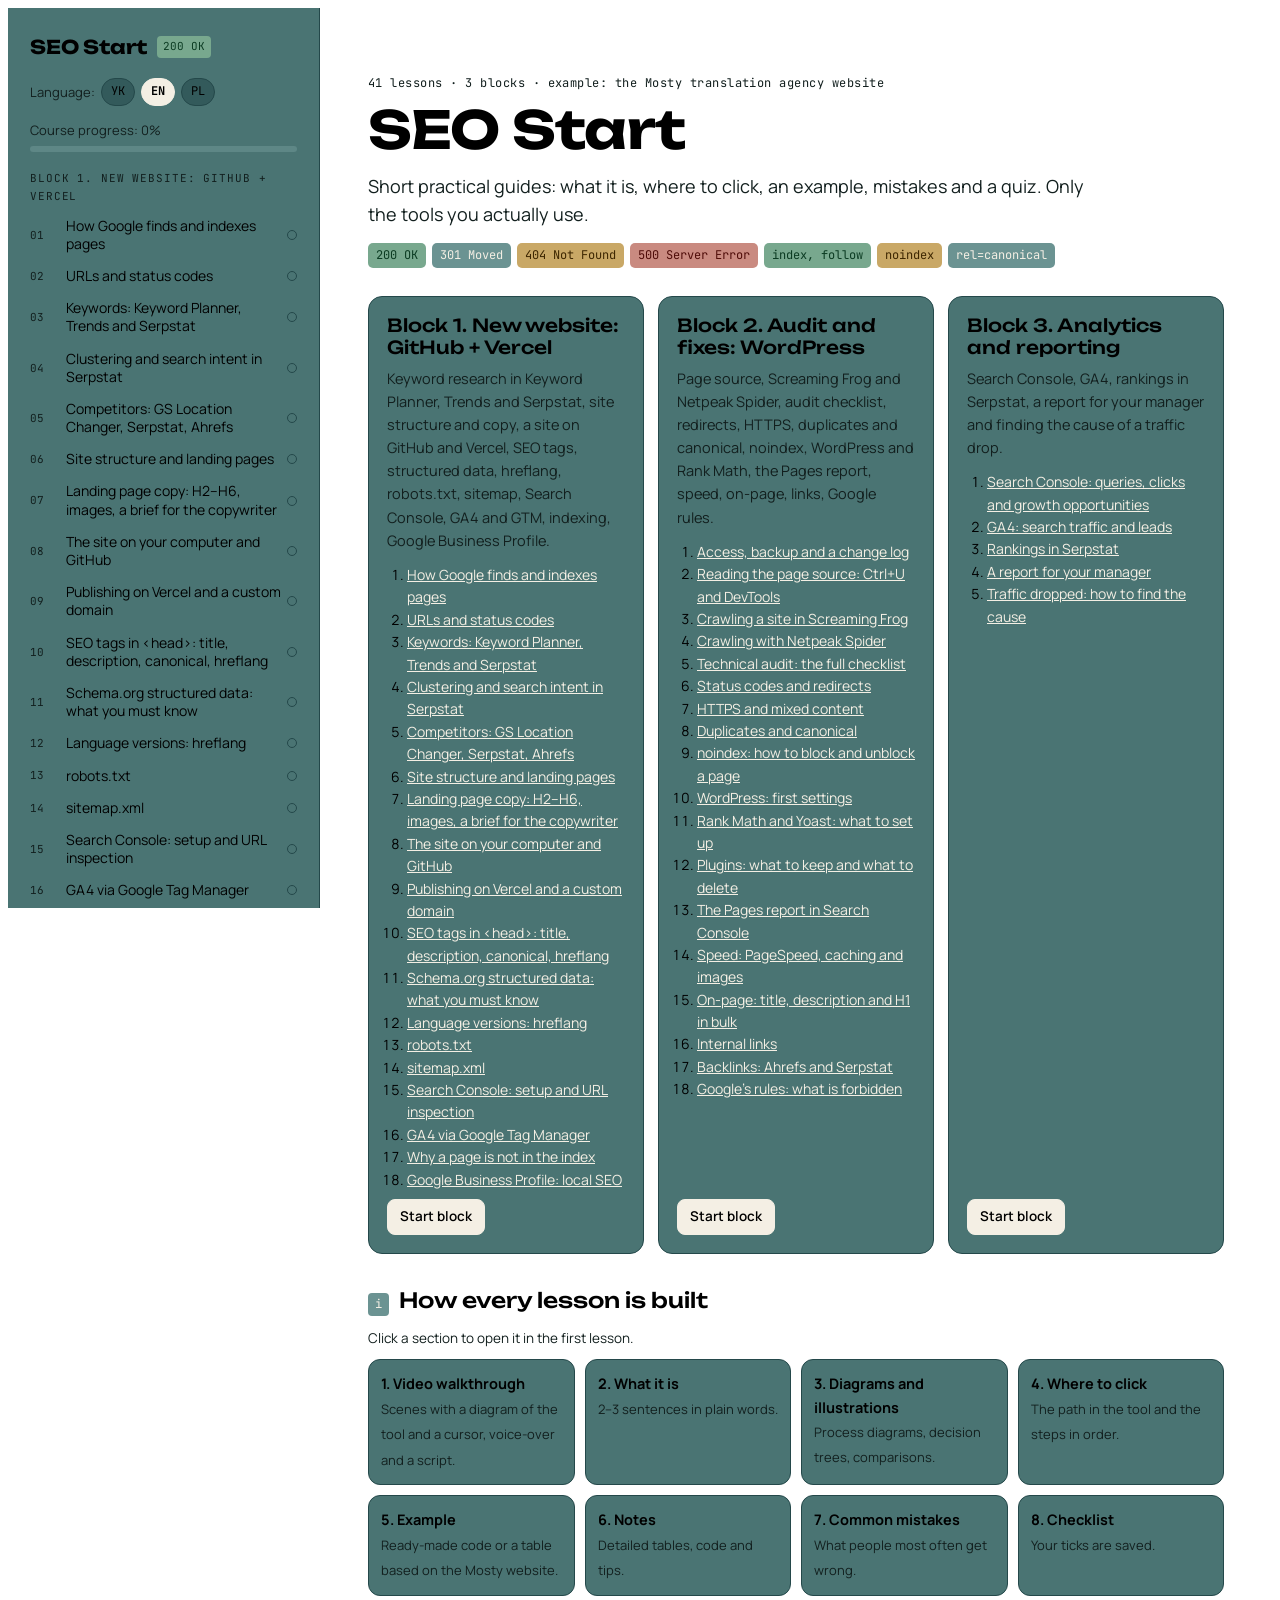
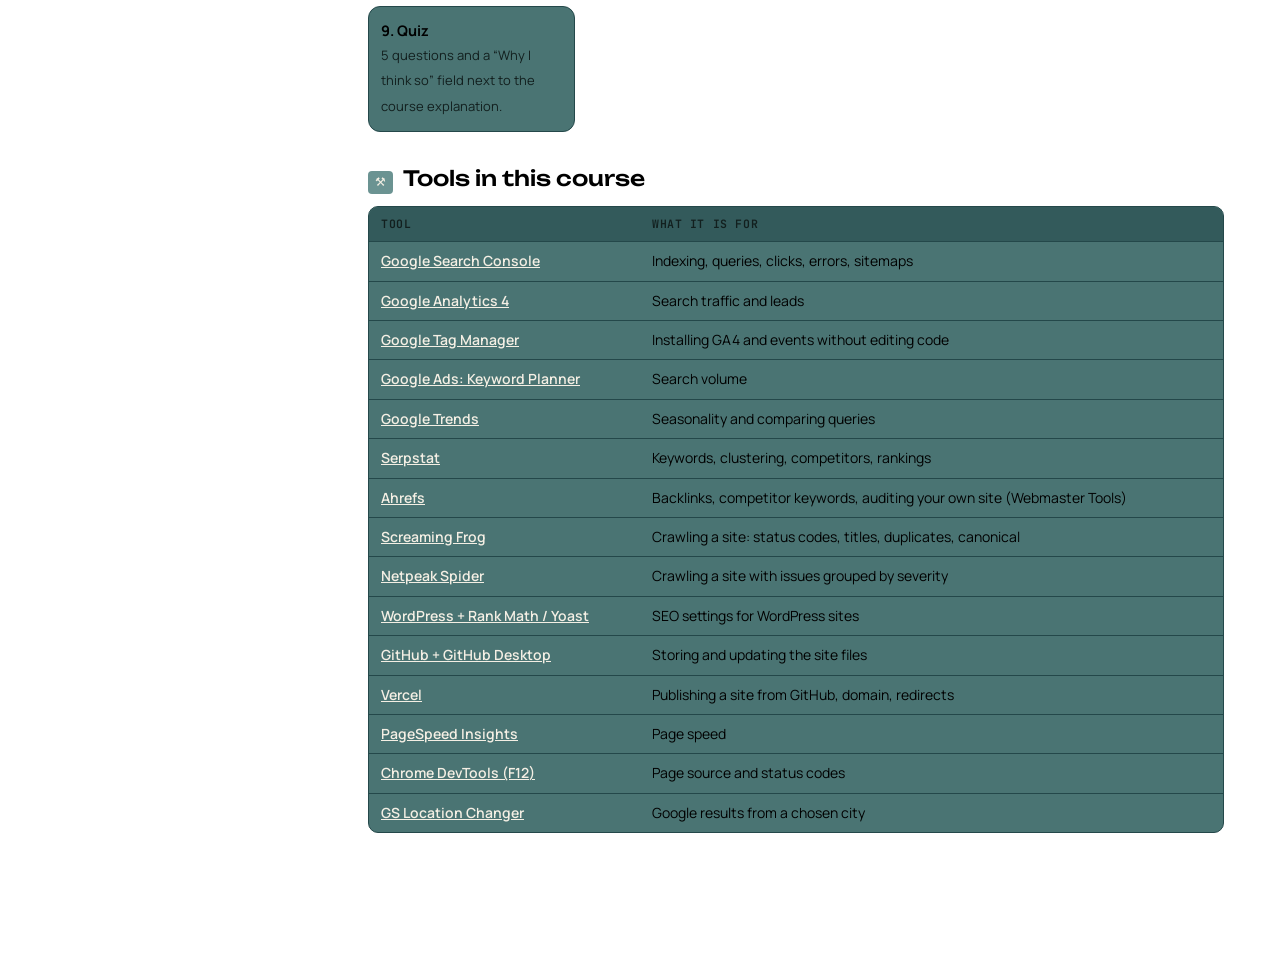
==== en/index.html @ 1533aeeb "Мовні версії EN і PL з hreflang, canonical і перемикачем мови; sitemap.xml і robots.txt Co-Authored-" ====
<!doctype html>
<html lang="en">
<head>
<meta charset="utf-8">
<meta name="viewport" content="width=device-width, initial-scale=1, viewport-fit=cover">
<title>SEO Start</title>
<meta name="description" content="A practical basic SEO course in English: 41 lessons on indexing, Search Console, GA4, Screaming Frog, Serpstat, Ahrefs, WordPress, GitHub and Vercel.">
<meta name="claude:viewport-fit-sides" content="cover">
<link rel="canonical" href="https://platformaseo.vercel.app/en/">
<link rel="alternate" hreflang="uk" href="https://platformaseo.vercel.app/">
<link rel="alternate" hreflang="en" href="https://platformaseo.vercel.app/en/">
<link rel="alternate" hreflang="pl" href="https://platformaseo.vercel.app/pl/">
<link rel="alternate" hreflang="x-default" href="https://platformaseo.vercel.app/">
<link rel="preconnect" href="https://fonts.googleapis.com">
<link rel="stylesheet" href="https://fonts.googleapis.com/css2?family=Unbounded:wght@500;700&family=Manrope:wght@400;500;600;700&family=JetBrains+Mono:wght@400;600&display=swap">
<link rel="stylesheet" href="../app.css">
</head>
<body>
<div class="app">
  <aside class="side" id="side">
    <a class="brand" href="#home"><b>SEO Start</b><span class="pill">200 OK</span></a>
    <div class="langs" id="langs"></div>
    <div class="sp"><span id="ptxt"></span><div class="bar"><i id="pbar"></i></div></div>
    <nav id="nav"></nav>
  </aside>
  <main>
    <button class="btn menu" id="menu" type="button" aria-controls="side">☰</button>
    <div class="wrap" id="view"></div>
  </main>
</div>
<script>window.LANG = 'en'; window.ROOT = '../';</script>
<script src="c1.js" charset="utf-8"></script>
<script src="c2.js" charset="utf-8"></script>
<script src="c3.js" charset="utf-8"></script>
<script src="c4.js" charset="utf-8"></script>
<script src="ill.js" charset="utf-8"></script>
<script src="../app.js" charset="utf-8"></script>
</body>
</html>
---- app.css ----
/* Layout: ліва колонка з деревом уроків, праворуч урок із плеєром-схемою. Один вигляд для всіх: фон #335A5B скрізь, чорний текст, світло-бежеві кнопки */
:root{
  --page:#FFFFFF;
  --bg:#335A5B; --surface:#4A7473; --sunk:#5E8786; --ink:#000000; --muted:#121F1E; --line:#24484A;
  --accent:#F4EFE4; --accent-ink:#000000; --accent-soft:#6B9392;
  --ok:#0B3B22; --ok-soft:#78A88E; --warn:#3D2600; --warn-soft:#C9A866; --bad:#4F0C08; --bad-soft:#C98A80;
  --info:#0E2A3A; --info-soft:#8DB3BE;
  --code-bg:#1E3839; --code-fg:#F4EFE4; color-scheme:light;
  --f-display:"Unbounded","Manrope",system-ui,sans-serif;
  --f-body:"Manrope",system-ui,-apple-system,"Segoe UI",sans-serif;
  --f-mono:"JetBrains Mono",ui-monospace,Consolas,monospace;
  --side:312px;
}
*{box-sizing:border-box}
body{background:var(--page);color:var(--ink);font-family:var(--f-body);font-size:16px;line-height:1.6}
a{color:var(--accent)}
:focus-visible{outline:2px solid var(--accent);outline-offset:2px;border-radius:4px}
code{font-family:var(--f-mono);font-size:.86em;background:var(--sunk);padding:.1em .38em;border-radius:4px;word-break:break-word}
h1,h2,h3{text-wrap:balance;line-height:1.2}
.app{display:grid;grid-template-columns:var(--side) minmax(0,1fr);min-height:100vh}
/* ---------- sidebar ---------- */
.side{position:sticky;top:0;height:100vh;overflow:auto;background:var(--surface);border-right:1px solid var(--line);padding:20px 14px 40px max(14px,env(safe-area-inset-left,0px))}
.brand{display:flex;align-items:center;gap:10px;padding:4px 8px 16px;text-decoration:none;color:var(--ink)}
.brand b{font-family:var(--f-display);font-size:19px;letter-spacing:-.01em}
.brand .pill{font-family:var(--f-mono);font-size:11px;background:var(--ok-soft);color:var(--ok);padding:2px 6px;border-radius:4px}
.sp{margin:2px 8px 18px;font-size:13px;color:var(--muted)}
.bar{height:6px;background:var(--sunk);border-radius:6px;overflow:hidden;margin-top:6px}
.bar i{display:block;height:100%;background:var(--ok);width:0;transition:width .4s}
.blk{margin:14px 0 4px;padding:0 8px;font-family:var(--f-mono);font-size:11px;text-transform:uppercase;letter-spacing:.08em;color:var(--muted)}
.ls{list-style:none;margin:0;padding:0}
.ls a{display:grid;grid-template-columns:30px 1fr auto;gap:6px;align-items:center;padding:7px 8px;border-radius:8px;text-decoration:none;color:var(--ink);font-size:14px;line-height:1.3}
.ls a:hover{background:var(--sunk)}
.ls a.on{background:var(--accent-soft);color:var(--ink);font-weight:600}
.ls .n{font-family:var(--f-mono);font-size:11px;color:var(--muted)}
.ls .st{width:10px;height:10px;border-radius:50%;border:1.5px solid var(--line)}
.ls .st.half{border-color:var(--warn);background:linear-gradient(90deg,var(--warn) 50%,transparent 50%)}
.ls .st.full{border-color:var(--ok);background:var(--ok)}
.menu{display:none}
/* ---------- main ---------- */
main{min-width:0;padding-block:28px 80px;padding-left:max(16px,env(safe-area-inset-left,0px));padding-right:max(16px,env(safe-area-inset-right,0px))}
.wrap{max-width:940px;margin:0 auto;background:var(--page);border-radius:18px;padding:28px 32px 36px}
@media (max-width:620px){.wrap{padding:18px 16px 28px;border-radius:14px}}
.what{font-size:17px;max-width:70ch;margin:0}
.ill-wrap{margin-top:18px}
.errs{list-style:none;margin:0;padding:0;display:flex;flex-direction:column;gap:8px}
.errs li{background:var(--bad-soft);border:1px solid var(--bad);border-radius:10px;padding:10px 14px}
.errs li::before{content:"✗ ";font-weight:700;color:var(--bad)}
.parts a{display:block;text-decoration:none;color:var(--ink);background:var(--surface);border:1px solid var(--line);border-radius:12px;padding:12px}
.parts a:hover{border-color:var(--accent)}
.navhint{background:var(--surface);border:1px solid var(--line);border-radius:14px;padding:14px 18px;margin-bottom:14px}
.navhint b{display:block;font-family:var(--f-mono);font-size:12px;text-transform:uppercase;letter-spacing:.06em;margin-bottom:6px}
.navhint ul{list-style:none;margin:0;padding:0;display:flex;flex-direction:column;gap:6px}
.navhint li{display:flex;flex-wrap:wrap;align-items:center;gap:4px;font-size:14px}
.navhint li span{background:var(--accent);color:var(--accent-ink);padding:2px 9px;border-radius:6px}
.navhint li i{font-style:normal;font-weight:700}
.qz+.qz{margin-top:12px}
.expl{display:grid;grid-template-columns:repeat(auto-fit,minmax(240px,1fr));gap:12px;margin-top:14px}
.expl>div{min-width:0}
.expl label,.expl .lbl{display:block;font-family:var(--f-mono);font-size:11.5px;text-transform:uppercase;letter-spacing:.06em;margin-bottom:6px}
.expl textarea{width:100%;font:inherit;font-size:15px;color:var(--ink);background:var(--sunk);border:1px solid var(--line);border-radius:10px;padding:10px 12px;resize:vertical}
.expl textarea::placeholder{color:var(--muted)}
.expl .why{margin:0;background:var(--sunk);border:1px solid var(--line);border-radius:10px;padding:10px 12px;min-height:76px}
.expl .wait{color:var(--muted)}
.qn{font-family:var(--f-mono);font-size:12px;background:var(--accent);color:var(--accent-ink);padding:2px 7px;border-radius:4px;vertical-align:2px}
.back{display:flex;flex-wrap:wrap;gap:8px;margin-bottom:16px}
.back a{font-size:14px;font-weight:600;text-decoration:none;color:var(--accent-ink);background:var(--accent);padding:6px 14px;border-radius:999px}
.back a+a{background:transparent;color:var(--ink);border:1px solid var(--line)}
.back a:hover{opacity:.88}
.eyebrow{font-family:var(--f-mono);font-size:12px;color:var(--muted);letter-spacing:.04em}
h1{font-family:var(--f-display);font-weight:700;font-size:clamp(26px,4vw,38px);margin:6px 0 10px;letter-spacing:-.015em}
.lead{font-size:18px;color:var(--muted);max-width:68ch;margin:0}
.toc{display:flex;flex-wrap:wrap;gap:6px;margin:20px 0 6px;position:sticky;top:env(safe-area-inset-top,0px);z-index:5;background:var(--page);padding:10px 0}
.toc a{font-size:13px;text-decoration:none;color:var(--ink);border:1px solid var(--line);background:var(--surface);padding:5px 11px;border-radius:999px}
.toc a:hover{border-color:var(--accent)}
section.part{margin-top:34px;scroll-margin-top:64px}
.ph{display:flex;align-items:baseline;gap:10px;margin-bottom:12px}
.ph .k{font-family:var(--f-mono);font-size:12px;color:var(--accent);background:var(--accent-soft);padding:2px 7px;border-radius:4px}
.ph h2{font-family:var(--f-display);font-weight:500;font-size:21px;margin:0}
.panel{background:var(--surface);border:1px solid var(--line);border-radius:14px;padding:22px}
/* ---------- player ---------- */
.player{background:var(--surface);border:1px solid var(--line);border-radius:14px;overflow:hidden}
.stage{position:relative;background:var(--sunk);padding:18px;min-height:360px}
.win{background:var(--surface);border:1px solid var(--line);border-radius:10px;overflow:hidden;box-shadow:0 10px 30px -18px rgba(10,20,40,.45);animation:fin .45s ease}
@keyframes fin{from{opacity:.25;transform:translateY(6px)}to{opacity:1;transform:none}}
.wbar{display:flex;align-items:center;gap:10px;padding:8px 12px;border-bottom:1px solid var(--line);background:var(--bg)}
.dots{display:flex;gap:5px}.dots i{width:9px;height:9px;border-radius:50%;background:var(--line)}
.wapp{font-weight:700;font-size:13px;white-space:nowrap}
.wurl{flex:1;min-width:0;font-family:var(--f-mono);font-size:12px;color:var(--muted);background:var(--surface);border:1px solid var(--line);border-radius:6px;padding:3px 9px;white-space:nowrap;overflow:hidden;text-overflow:ellipsis}
.wbody{display:grid;grid-template-columns:170px minmax(0,1fr);min-height:270px}
.wbody.full{grid-template-columns:minmax(0,1fr)}
.wside{border-right:1px solid var(--line);padding:10px 8px;display:flex;flex-direction:column;gap:2px;background:var(--bg)}
.wside span{font-size:12.5px;padding:5px 8px;border-radius:6px;color:var(--muted);line-height:1.3}
.wside span.sel{background:var(--accent-soft);color:var(--ink);font-weight:600}
.wmain{padding:14px 16px;display:flex;flex-direction:column;gap:7px;min-width:0;font-size:13.5px}
.wmain>div{border-radius:6px;padding:2px 4px;transition:background .3s}
.r-h{font-weight:700;font-size:15px}
.r-t{display:grid;gap:8px;font-size:12.5px;border-bottom:1px solid var(--line);padding:4px!important}
.r-t.hdr{font-family:var(--f-mono);font-size:11px;color:var(--muted);text-transform:uppercase}
.r-t span{min-width:0;overflow-wrap:anywhere}
.r-b span{display:inline-block;background:var(--accent);color:var(--accent-ink);font-weight:600;font-size:12.5px;padding:5px 12px;border-radius:6px}
.r-c{font-family:var(--f-mono);font-size:12px;background:var(--code-bg)!important;color:var(--code-fg);padding:6px 10px!important;white-space:pre-wrap;overflow-wrap:anywhere}
.r-ok{background:var(--ok-soft);color:var(--ok);font-weight:600}
.r-bad{background:var(--bad-soft);color:var(--bad);font-weight:600}
.r-warn{background:var(--warn-soft);color:var(--warn);font-weight:600}
.r-m{color:var(--muted);font-size:12.5px}
.r-f{display:flex;gap:8px;align-items:center;font-size:12.5px}
.r-f em{font-style:normal;color:var(--muted);white-space:nowrap}
.r-f span{flex:1;min-width:0;border:1px solid var(--line);border-radius:6px;padding:4px 8px;font-family:var(--f-mono);font-size:12px;overflow-wrap:anywhere}
.wmain>.hl{outline:2px solid var(--accent);outline-offset:2px;animation:pulse 1.6s ease-in-out infinite}
@keyframes pulse{50%{outline-color:transparent}}
.cursor{position:absolute;left:0;top:0;width:22px;height:22px;pointer-events:none;transition:transform 1s cubic-bezier(.5,.1,.2,1);z-index:3;filter:drop-shadow(0 2px 2px rgba(0,0,0,.3))}
.cursor.click::after{content:"";position:absolute;left:-9px;top:-9px;width:20px;height:20px;border-radius:50%;border:2px solid var(--accent);animation:rip .6s ease-out}
@keyframes rip{from{transform:scale(.3);opacity:1}to{transform:scale(1.6);opacity:0}}
.scap{position:absolute;left:18px;top:18px;transform:translateY(-50%);font-family:var(--f-mono);font-size:11px;background:var(--ink);color:var(--surface);padding:2px 8px;border-radius:4px;z-index:2}
.say{padding:14px 18px;border-top:1px solid var(--line);font-size:15.5px;min-height:76px}
.say b.t{display:block;font-family:var(--f-display);font-weight:500;font-size:15px;margin-bottom:3px}
.ctrl{display:flex;flex-wrap:wrap;align-items:center;gap:8px;padding:10px 14px;border-top:1px solid var(--line);background:var(--bg)}
.btn{font:inherit;font-size:13.5px;font-weight:600;border:1px solid var(--line);background:var(--surface);color:var(--ink);padding:6px 12px;border-radius:8px;cursor:pointer}
.btn:hover{border-color:var(--accent)}
.btn.pri{background:var(--accent);color:var(--accent-ink);border-color:var(--accent)}
.btn[aria-pressed="true"]{background:var(--accent-soft);border-color:var(--accent)}
.seg{display:flex;gap:4px;flex:1;min-width:140px}
.seg button{flex:1;height:8px;border:0;border-radius:4px;background:var(--line);cursor:pointer;padding:0;position:relative;overflow:hidden}
.seg button i{position:absolute;inset:0;width:0;background:var(--accent)}
.seg button.past i{width:100%}
.yt{display:flex;flex-wrap:wrap;gap:8px 16px;align-items:center;padding:12px 16px;border-top:1px solid var(--line);font-size:14px}
.yt a{font-weight:600}
.script{display:none;padding:14px 18px;border-top:1px solid var(--line);font-size:14.5px;background:var(--surface)}
.script.open{display:block}
.script ol{margin:0;padding-left:22px}
.script li{margin:6px 0}
/* ---------- illustrations ---------- */
.flow{display:flex;flex-wrap:wrap;align-items:stretch;gap:8px}
.flow .nd{flex:1 1 130px;min-width:0;background:var(--bg);border:1px solid var(--line);border-radius:10px;padding:12px}
.flow .nd b{display:block;font-size:14.5px}
.flow .nd small{display:block;color:var(--muted);font-size:13px;line-height:1.4;margin-top:4px}
.flow .nd .ix{font-family:var(--f-mono);font-size:11px;color:var(--accent)}
.flow .ar{align-self:center;color:var(--muted);font-family:var(--f-mono)}
.tree,.tree ul{list-style:none;margin:0;padding:0}
.tree ul{margin-left:16px;padding-left:16px;border-left:1.5px dashed var(--line)}
.tree li{margin:6px 0;position:relative}
.tree ul>li::before{content:"";position:absolute;left:-16px;top:16px;width:12px;border-top:1.5px dashed var(--line)}
.tree .tn{display:inline-block;background:var(--bg);border:1px solid var(--line);border-radius:8px;padding:5px 10px;font-size:14px}
.tree .tn.q{border-color:var(--accent);background:var(--accent-soft);font-weight:600}
.tree .tn.ok{border-color:var(--ok);background:var(--ok-soft)}
.tree .tn.bad{border-color:var(--bad);background:var(--bad-soft)}
.tree .tn.warn{border-color:var(--warn);background:var(--warn-soft)}
.cols{display:grid;grid-template-columns:repeat(auto-fit,minmax(230px,1fr));gap:12px}
.col{border:1px solid var(--line);border-radius:10px;padding:14px;background:var(--bg)}
.col h4{margin:0 0 8px;font-size:14.5px;display:flex;gap:8px;align-items:center}
.col h4::before{content:"";width:10px;height:10px;border-radius:3px;background:var(--muted)}
.col.ok h4::before{background:var(--ok)}.col.bad h4::before{background:var(--bad)}.col.warn h4::before{background:var(--warn)}.col.info h4::before{background:var(--accent)}
.col ul{margin:0;padding-left:18px;font-size:14px}.col li{margin:4px 0}
.serp{max-width:600px;background:var(--surface);border:1px solid var(--line);border-radius:10px;padding:16px;font-family:Arial,var(--f-body)}
.serp .u{font-size:13px;color:var(--muted)}
.serp .t{font-size:19px;color:var(--accent);margin:2px 0;line-height:1.3}
.serp .d{font-size:14px;color:var(--ink)}
.ill-cap{font-size:13.5px;color:var(--muted);margin:12px 0 0}
.svgbox{overflow-x:auto}
.svgbox svg{display:block;width:100%;min-width:520px;height:auto}
.svg-t{font-family:var(--f-body)}
.src{display:inline-block;font-family:var(--f-mono);font-size:11px;color:var(--accent);background:var(--accent-soft);padding:2px 7px;border-radius:4px;margin-bottom:8px}
.ill+.ill{margin-top:18px}
/* ---------- notes ---------- */
.notes{font-size:16px}
.notes h3{font-family:var(--f-display);font-weight:500;font-size:17px;margin:26px 0 8px}
.notes h3:first-child{margin-top:0}
.notes p{margin:8px 0;max-width:72ch}
.notes ul,.notes ol{padding-left:22px;margin:8px 0}.notes li{margin:5px 0}
.tw{overflow-x:auto;margin:12px 0;border:1px solid var(--line);border-radius:10px}
table{border-collapse:collapse;width:100%;font-size:14px;min-width:520px}
th,td{text-align:left;padding:8px 12px;border-bottom:1px solid var(--line);vertical-align:top}
th{background:var(--bg);font-family:var(--f-mono);font-size:11.5px;text-transform:uppercase;letter-spacing:.05em;color:var(--muted);font-weight:600}
tr:last-child td{border-bottom:0}
td:first-child{font-weight:600}
.cb{position:relative;margin:12px 0}
pre{background:var(--code-bg);color:var(--code-fg);font-family:var(--f-mono);font-size:13px;line-height:1.55;padding:14px 16px;border-radius:10px;overflow-x:auto;margin:0}
pre code{background:none;padding:0;font-size:inherit;color:inherit;word-break:normal}
.cb .cp{position:absolute;right:8px;top:8px;font-size:11px;padding:3px 8px;background:var(--surface);border:1px solid var(--line);border-radius:6px;color:var(--ink);cursor:pointer;font-family:var(--f-mono)}
.cb .lg{position:absolute;right:62px;top:10px;font-family:var(--f-mono);font-size:11px;color:#8FA0B6}
.call{border-radius:10px;padding:12px 14px;margin:12px 0;font-size:15px;border:1px solid}
.call.tip{background:var(--ok-soft);border-color:var(--ok)}
.call.warn{background:var(--warn-soft);border-color:var(--warn)}
.call.bad{background:var(--bad-soft);border-color:var(--bad)}
.call b.lb{font-family:var(--f-mono);font-size:11.5px;text-transform:uppercase;letter-spacing:.06em;display:block;margin-bottom:2px}
/* ---------- steps ---------- */
.steps{counter-reset:s;list-style:none;margin:0;padding:0;display:flex;flex-direction:column;gap:10px}
.steps li{counter-increment:s;display:grid;grid-template-columns:36px minmax(0,1fr);gap:12px;background:var(--surface);border:1px solid var(--line);border-radius:12px;padding:12px 14px}
.steps li::before{content:counter(s);font-family:var(--f-display);font-weight:700;font-size:15px;width:32px;height:32px;border-radius:8px;display:grid;place-items:center;background:var(--accent-soft);color:var(--accent)}
.steps li div{min-width:0}
/* ---------- checklist ---------- */
.chk{display:flex;flex-direction:column;gap:2px}
.chk label{display:flex;gap:12px;align-items:flex-start;padding:9px 10px;border-radius:8px;cursor:pointer}
.chk label:hover{background:var(--bg)}
.chk input{width:19px;height:19px;margin-top:3px;accent-color:var(--ok);flex:none}
.chk input:checked+span{color:var(--muted);text-decoration:line-through;text-decoration-color:var(--ok)}
.chk-sum{display:flex;justify-content:space-between;align-items:center;gap:10px;margin-bottom:10px;font-size:14px;color:var(--muted)}
/* ---------- quiz ---------- */
.q{font-weight:700;font-size:17px;margin:0 0 12px}
.opts{display:flex;flex-direction:column;gap:8px}
.opts button{font:inherit;text-align:left;padding:11px 14px;border-radius:10px;border:1px solid var(--line);background:var(--bg);color:var(--ink);cursor:pointer}
.opts button:hover{border-color:var(--accent)}
.opts button.right{border-color:var(--ok);background:var(--ok-soft)}
.opts button.wrong{border-color:var(--bad);background:var(--bad-soft)}
.why{margin-top:12px;font-size:15px}
.pager{display:flex;justify-content:space-between;gap:12px;margin-top:40px;flex-wrap:wrap}
.pager a{flex:1 1 240px;text-decoration:none;color:var(--ink);background:var(--surface);border:1px solid var(--line);border-radius:12px;padding:12px 16px}
.pager a:hover{border-color:var(--accent)}
.pager small{display:block;color:var(--muted);font-size:12px;font-family:var(--f-mono)}
.pager a.nx{text-align:right}
/* ---------- home ---------- */
.hero{padding:10px 0 6px}
.hero h1{font-size:clamp(30px,5vw,52px);max-width:16ch}
.cards{display:grid;grid-template-columns:repeat(auto-fit,minmax(260px,1fr));gap:14px;margin-top:22px}
.card{background:var(--surface);border:1px solid var(--line);border-radius:14px;padding:18px;display:flex;flex-direction:column;gap:8px}
.card h3{margin:0;font-family:var(--f-display);font-weight:500;font-size:18px}
.card p{margin:0;color:var(--muted);font-size:14.5px}
.card ol{margin:4px 0 0;padding-left:20px;font-size:14px}
.card .btn{align-self:flex-start;margin-top:auto;text-decoration:none}
.parts{display:grid;grid-template-columns:repeat(auto-fit,minmax(180px,1fr));gap:10px}
.parts div{background:var(--surface);border:1px solid var(--line);border-radius:12px;padding:12px}
.parts b{display:block;font-size:14.5px}.parts small{color:var(--muted);font-size:13px}
.codes{display:flex;gap:6px;flex-wrap:wrap;margin-top:14px}
.codes span{font-family:var(--f-mono);font-size:12px;padding:3px 8px;border-radius:5px}
.c2{background:var(--ok-soft);color:var(--ok)}.c3{background:var(--accent-soft);color:var(--accent)}.c4{background:var(--warn-soft);color:var(--warn)}.c5{background:var(--bad-soft);color:var(--bad)}
@media (max-width:900px){
  .app{grid-template-columns:minmax(0,1fr)}
  .side{position:fixed;inset:0 auto 0 0;width:min(320px,88vw);z-index:30;transform:translateX(-102%);transition:transform .25s;box-shadow:0 0 40px rgba(0,0,0,.3);padding-top:calc(20px + env(safe-area-inset-top,0px))}
  .side.open{transform:none}
  .menu{display:inline-flex;position:sticky;top:env(safe-area-inset-top,0px);z-index:20;margin-bottom:10px}
  body::before{content:"";position:fixed;inset:0 0 auto;height:env(safe-area-inset-top,0px);z-index:10;background:var(--page)}
  .toc{top:calc(env(safe-area-inset-top,0px) + 42px)}
}
@media (max-width:620px){
  .wbody{grid-template-columns:minmax(0,1fr)}
  .wside{flex-direction:row;overflow-x:auto;border-right:0;border-bottom:1px solid var(--line)}
  .wside span{white-space:nowrap}
  .stage{padding:10px;min-height:300px}
  .panel{padding:16px}
  .wbar .wapp{display:none}
}
@media (prefers-reduced-motion:reduce){*{animation:none!important;transition:none!important}}
.langs{display:flex;align-items:center;gap:6px;margin:0 8px 14px;font-size:13px}
.langs span{color:var(--muted)}
.langs a,.langs b{font-family:var(--f-mono);font-size:12px;padding:3px 9px;border-radius:999px;text-decoration:none;border:1px solid var(--line)}
.langs a{color:var(--ink);background:var(--bg)}
.langs a:hover{border-color:var(--accent)}
.langs b{background:var(--accent);color:var(--accent-ink);border-color:var(--accent)}
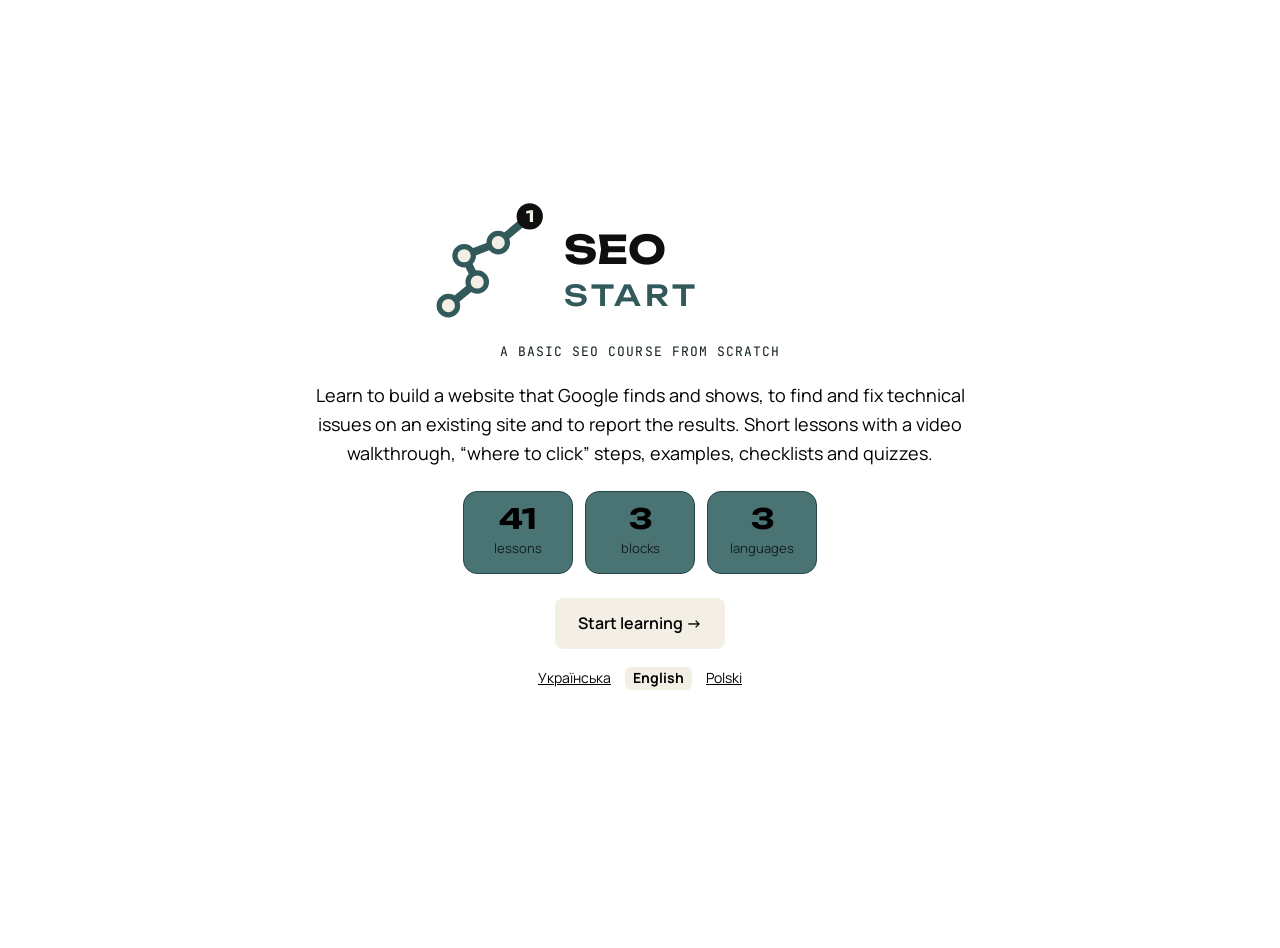
==== commit cd0a9299: "Add SEO Start logo and welcome page Logo 3 with a universal "SEO Start" wordmark in the sidebar and " ====
--- a/en/index.html
+++ b/en/index.html
@@ -13,12 +13,13 @@
 <link rel="alternate" hreflang="x-default" href="https://platformaseo.vercel.app/">
 <link rel="preconnect" href="https://fonts.googleapis.com">
 <link rel="stylesheet" href="https://fonts.googleapis.com/css2?family=Unbounded:wght@500;700&family=Manrope:wght@400;500;600;700&family=JetBrains+Mono:wght@400;600&display=swap">
+<link rel="icon" href="../favicon.svg" type="image/svg+xml">
 <link rel="stylesheet" href="../app.css">
 </head>
 <body>
 <div class="app">
   <aside class="side" id="side">
-    <a class="brand" href="#home"><b>SEO Start</b><span class="pill">200 OK</span></a>
+    <a class="brand" href="#home"><img class="logo" src="../logo.svg" alt="SEO Start" width="160" height="48"></a>
     <div class="langs" id="langs"></div>
     <div class="sp"><span id="ptxt"></span><div class="bar"><i id="pbar"></i></div></div>
     <nav id="nav"></nav>
--- a/app.css
+++ b/app.css
@@ -246,3 +246,22 @@
 .langs a{color:var(--ink);background:var(--bg)}
 .langs a:hover{border-color:var(--accent)}
 .langs b{background:var(--accent);color:var(--accent-ink);border-color:var(--accent)}
+/* логотип і стартова сторінка */
+.brand .logo{display:block;width:160px;height:auto}
+.brand{padding:4px 8px 12px}
+body.welcome .side,body.welcome .menu{display:none}
+body.welcome .app{grid-template-columns:minmax(0,1fr)}
+body.welcome .wrap{max-width:760px}
+.welcome-screen{min-height:calc(100vh - 140px);display:flex;flex-direction:column;align-items:center;justify-content:center;text-align:center;gap:18px;padding-block:24px}
+.welcome-logo{width:min(420px,100%);height:auto}
+.welcome-tag{margin:0;font-family:var(--f-mono);font-size:13px;letter-spacing:.08em;text-transform:uppercase;color:var(--muted)}
+.welcome-text{margin:0;max-width:60ch;font-size:18px;line-height:1.6}
+.welcome-facts{list-style:none;margin:6px 0 0;padding:0;display:flex;flex-wrap:wrap;justify-content:center;gap:12px}
+.welcome-facts li{background:var(--surface);border:1px solid var(--line);border-radius:14px;padding:12px 20px;min-width:110px}
+.welcome-facts b{display:block;font-family:var(--f-display);font-size:28px;line-height:1.1}
+.welcome-facts span{font-size:13px;color:var(--muted)}
+.welcome-btns{display:flex;flex-wrap:wrap;justify-content:center;gap:10px;margin-top:6px}
+.welcome-btns .btn{font-size:16px;padding:12px 22px;text-decoration:none}
+.welcome-langs{display:flex;gap:14px;font-size:14px}
+.welcome-langs a{color:var(--ink)}
+.welcome-langs b{color:var(--accent-ink);background:var(--accent);padding:0 8px;border-radius:6px}
